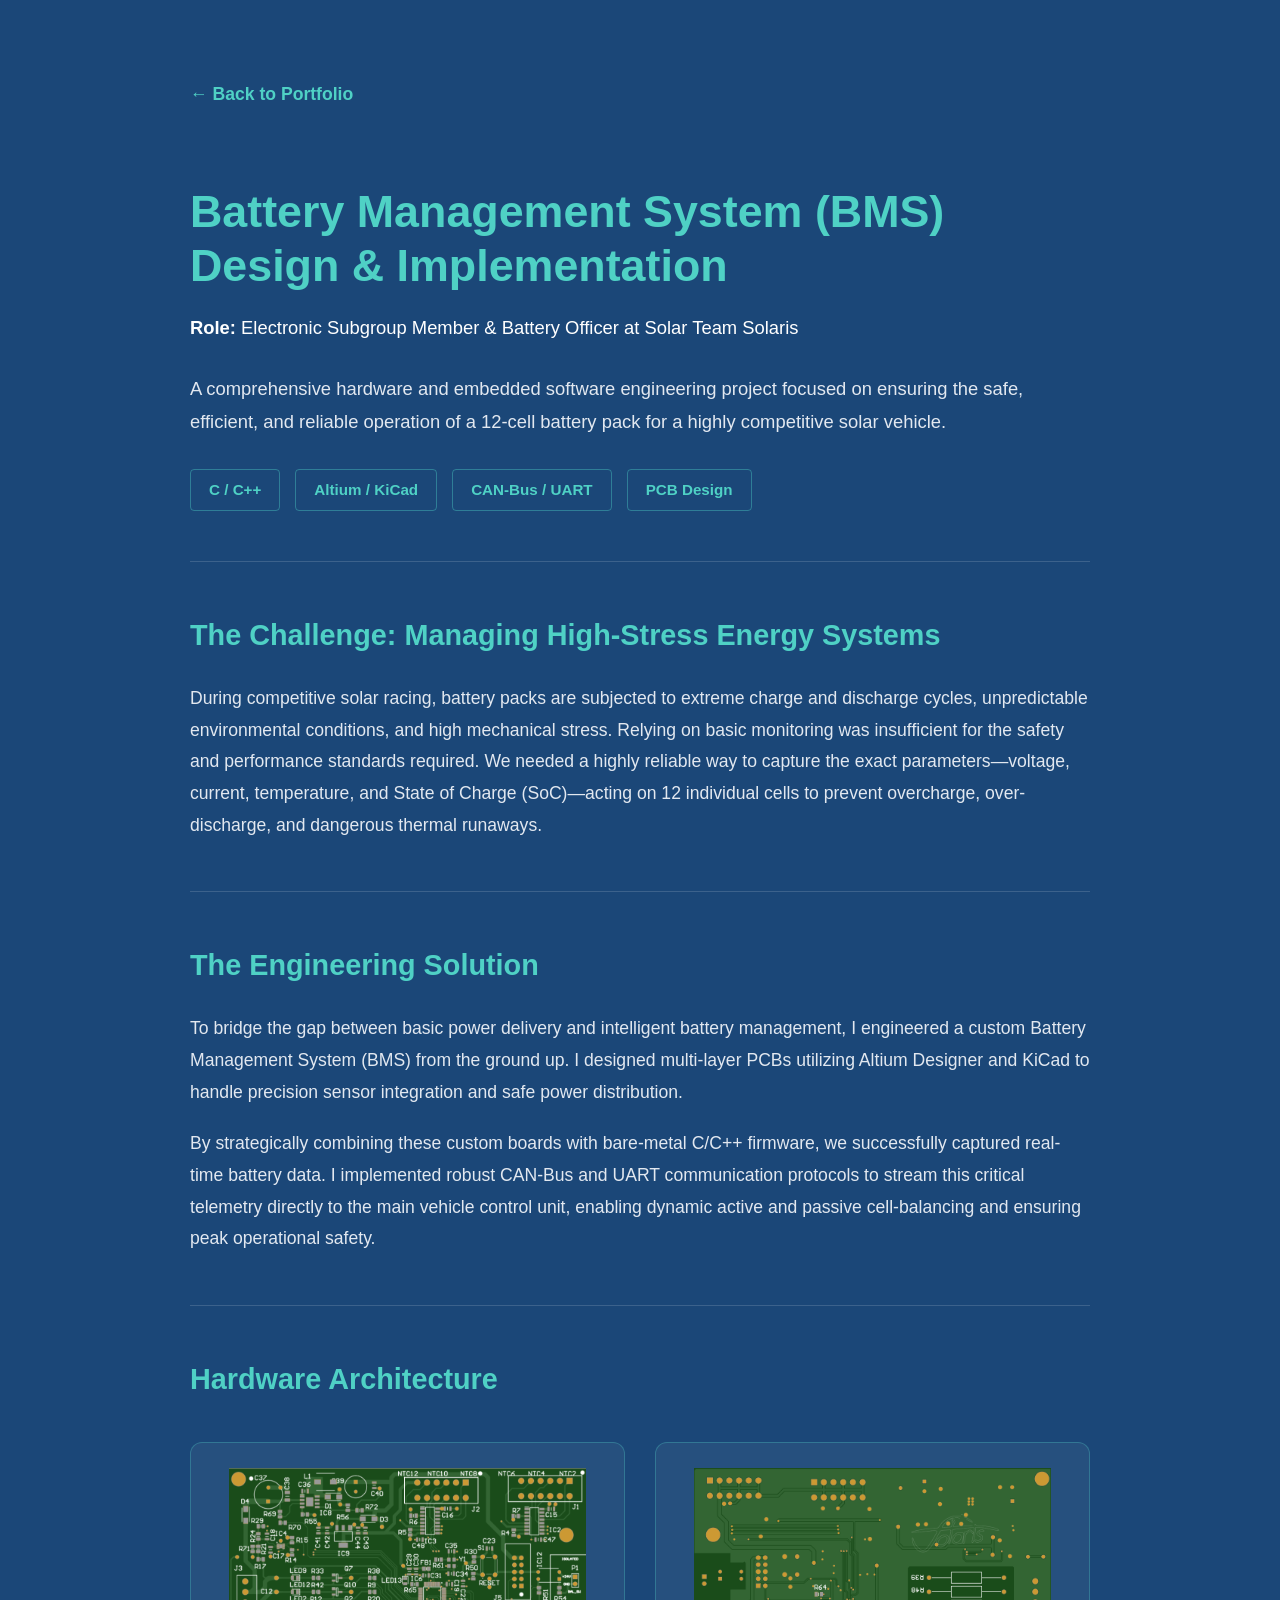
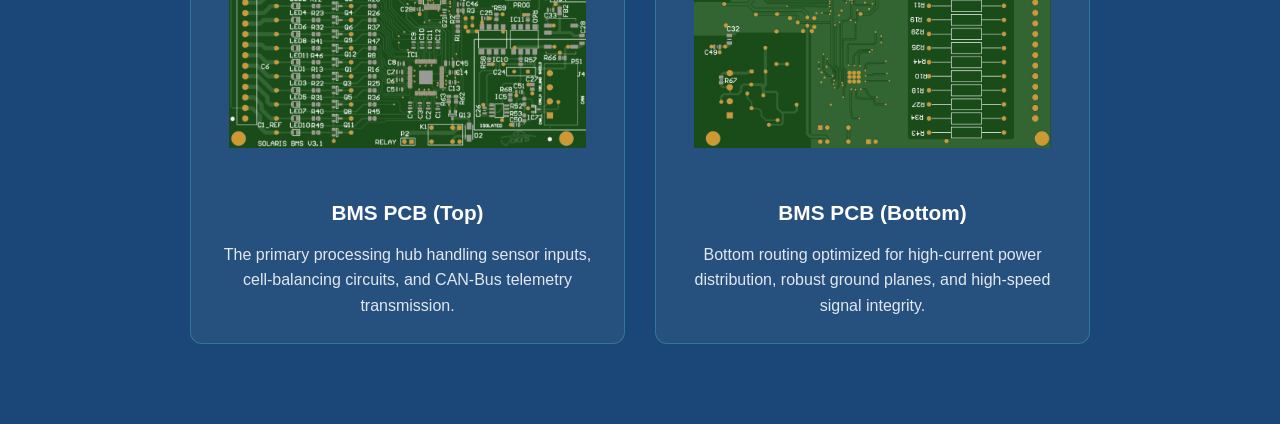
==== bms-project/bms.html @ 97085c1c "bms project configuration" ====
<!DOCTYPE html>
<html lang="en">

<head>
    <title>Battery Management System - Berkay Aydın</title>
    <link rel="icon" href="../assets/favicon.ico" type="image/ico" sizes="16x16" />
    <meta name="description" content="Battery Management System Project by Berkay Aydın" />
    <meta name="theme-color" content="#1b4778" />
    <meta name="viewport" content="width=device-width, initial-scale=1.0">
    
    <link href="https://unpkg.com/aos@2.3.1/dist/aos.css" rel="stylesheet">
    
    <style>
        /* Base Styles */
        body {
            background-color: #1b4778; 
            color: #ffffff;
            font-family: 'Segoe UI', Tahoma, Geneva, Verdana, sans-serif;
            margin: 0;
            padding: 0;
            line-height: 1.6;
        }

        .project-container {
            max-width: 900px;
            margin: 80px auto 80px auto;
            padding: 0 30px;
            text-align: left;
        }

        .back-link {
            display: inline-block;
            margin-bottom: 40px;
            color: #4fd1c5;
            text-decoration: none;
            font-weight: bold;
            font-size: 1.1rem;
            transition: color 0.3s ease;
        }

        .back-link:hover {
            color: #ffffff;
        }

        /* Typography */
        .project-main-title {
            color: #4fd1c5;
            font-size: 2.8rem;
            font-weight: bold;
            margin-bottom: 20px;
            line-height: 1.2;
        }

        .project-role {
            font-size: 1.15rem;
            margin-bottom: 30px;
        }

        .project-role strong {
            font-weight: bold;
            color: #ffffff;
        }

        .project-summary {
            font-size: 1.15rem;
            line-height: 1.8;
            margin-bottom: 30px;
            color: #e2e8f0;
        }

        .project-divider {
            border: 0;
            border-top: 1px solid rgba(255, 255, 255, 0.15);
            margin: 50px 0;
        }

        .project-sub-heading {
            color: #4fd1c5;
            font-size: 1.8rem;
            font-weight: bold;
            margin-bottom: 25px;
        }

        .project-text {
            font-size: 1.1rem;
            line-height: 1.8;
            margin-bottom: 20px;
            color: #e2e8f0;
        }

        /* Tech Stack Badges */
        .tech-stack {
            display: flex;
            gap: 15px;
            flex-wrap: wrap;
            margin: 30px 0 20px 0;
        }

        .tech-badge {
            background-color: transparent;
            color: #4fd1c5;
            padding: 8px 18px;
            border-radius: 4px;
            font-size: 0.95rem;
            font-weight: 600;
            border: 1px solid rgba(79, 209, 197, 0.4);
            transition: background-color 0.3s ease;
        }
        
        .tech-badge:hover {
            background-color: rgba(79, 209, 197, 0.1);
        }

        /* Gallery Cards (Updated to match your screenshot) */
        .gallery {
            display: grid;
            grid-template-columns: repeat(auto-fit, minmax(320px, 1fr));
            gap: 30px;
            margin-top: 40px;
        }

        .gallery-card {
            background-color: rgba(255, 255, 255, 0.05); /* Slight highlight for the card */
            border: 1px solid rgba(79, 209, 197, 0.3); /* Teal border */
            border-radius: 12px;
            padding: 25px;
            text-align: center;
            transition: transform 0.3s ease, box-shadow 0.3s ease;
        }

        .gallery-card:hover {
            transform: translateY(-5px);
            box-shadow: 0 10px 20px rgba(0, 0, 0, 0.2);
            border-color: rgba(79, 209, 197, 0.6);
        }

        .gallery-card img {
            width: 100%;
            height: 280px;
            object-fit: contain; /* Keeps the whole PCB visible without cropping */
            border-radius: 8px;
            margin-bottom: 20px;
        }

        .gallery-card h3 {
            color: #ffffff;
            font-size: 1.3rem;
            margin-bottom: 12px;
            font-weight: bold;
        }

        .gallery-card p {
            color: #e2e8f0;
            font-size: 1rem;
            line-height: 1.6;
            margin: 0;
        }

        /* Responsive Design */
        @media (max-width: 768px) {
            .project-main-title { font-size: 2.2rem; }
            .project-sub-heading { font-size: 1.5rem; }
            .project-container { margin-top: 40px; padding: 0 20px; }
            .gallery { grid-template-columns: 1fr; }
        }
    </style>
</head>

<body>
    <main>
        <section class="project-container">
            <a href="../index.html#portfolio" class="back-link" data-aos="fade-right">← Back to Portfolio</a>

            <h1 class="project-main-title" data-aos="fade-up">Battery Management System (BMS) Design & Implementation</h1>
            
            <div class="project-role" data-aos="fade-up">
                <strong>Role:</strong> Electronic Subgroup Member & Battery Officer at Solar Team Solaris
            </div>

            <p class="project-summary" data-aos="fade-up">
                A comprehensive hardware and embedded software engineering project focused on ensuring the safe, efficient, and reliable operation of a 12-cell battery pack for a highly competitive solar vehicle.
            </p>

            <div class="tech-stack" data-aos="fade-up">
                <span class="tech-badge">C / C++</span>
                <span class="tech-badge">Altium / KiCad</span>
                <span class="tech-badge">CAN-Bus / UART</span>
                <span class="tech-badge">PCB Design</span>
            </div>

            <hr class="project-divider" data-aos="fade-up">

            <h2 class="project-sub-heading" data-aos="fade-up">The Challenge: Managing High-Stress Energy Systems</h2>
            <p class="project-text" data-aos="fade-up">
                During competitive solar racing, battery packs are subjected to extreme charge and discharge cycles, unpredictable environmental conditions, and high mechanical stress. Relying on basic monitoring was insufficient for the safety and performance standards required. We needed a highly reliable way to capture the exact parameters—voltage, current, temperature, and State of Charge (SoC)—acting on 12 individual cells to prevent overcharge, over-discharge, and dangerous thermal runaways.
            </p>

            <hr class="project-divider" data-aos="fade-up">

            <h2 class="project-sub-heading" data-aos="fade-up">The Engineering Solution</h2>
            <p class="project-text" data-aos="fade-up">
                To bridge the gap between basic power delivery and intelligent battery management, I engineered a custom Battery Management System (BMS) from the ground up. I designed multi-layer PCBs utilizing Altium Designer and KiCad to handle precision sensor integration and safe power distribution.
            </p>
            <p class="project-text" data-aos="fade-up">
                By strategically combining these custom boards with bare-metal C/C++ firmware, we successfully captured real-time battery data. I implemented robust CAN-Bus and UART communication protocols to stream this critical telemetry directly to the main vehicle control unit, enabling dynamic active and passive cell-balancing and ensuring peak operational safety.
            </p>

            <hr class="project-divider" data-aos="fade-up">

            <h2 class="project-sub-heading" data-aos="fade-up">Hardware Architecture</h2>
            
            <div class="gallery" data-aos="fade-up">
                <div class="gallery-card">
                    <img src="bmsTop.png" alt="BMS PCB Top View" onerror="this.src='https://placehold.co/600x400/14355c/4fd1c5?text=BMS+Top'">
                    <h3>BMS PCB (Top)</h3>
                    <p>The primary processing hub handling sensor inputs, cell-balancing circuits, and CAN-Bus telemetry transmission.</p>
                </div>
                
                <div class="gallery-card">
                    <img src="bmsBottom.png" alt="BMS PCB Bottom View" onerror="this.src='https://placehold.co/600x400/14355c/4fd1c5?text=BMS+Bottom'">
                    <h3>BMS PCB (Bottom)</h3>
                    <p>Bottom routing optimized for high-current power distribution, robust ground planes, and high-speed signal integrity.</p>
                </div>
            </div>

        </section>
    </main>

    <script src="https://unpkg.com/aos@next/dist/aos.js"></script>
    <script>       
        AOS.init({
            once: true,
            delay: 50,
            duration: 800
        });
    </script>
</body>
</html>
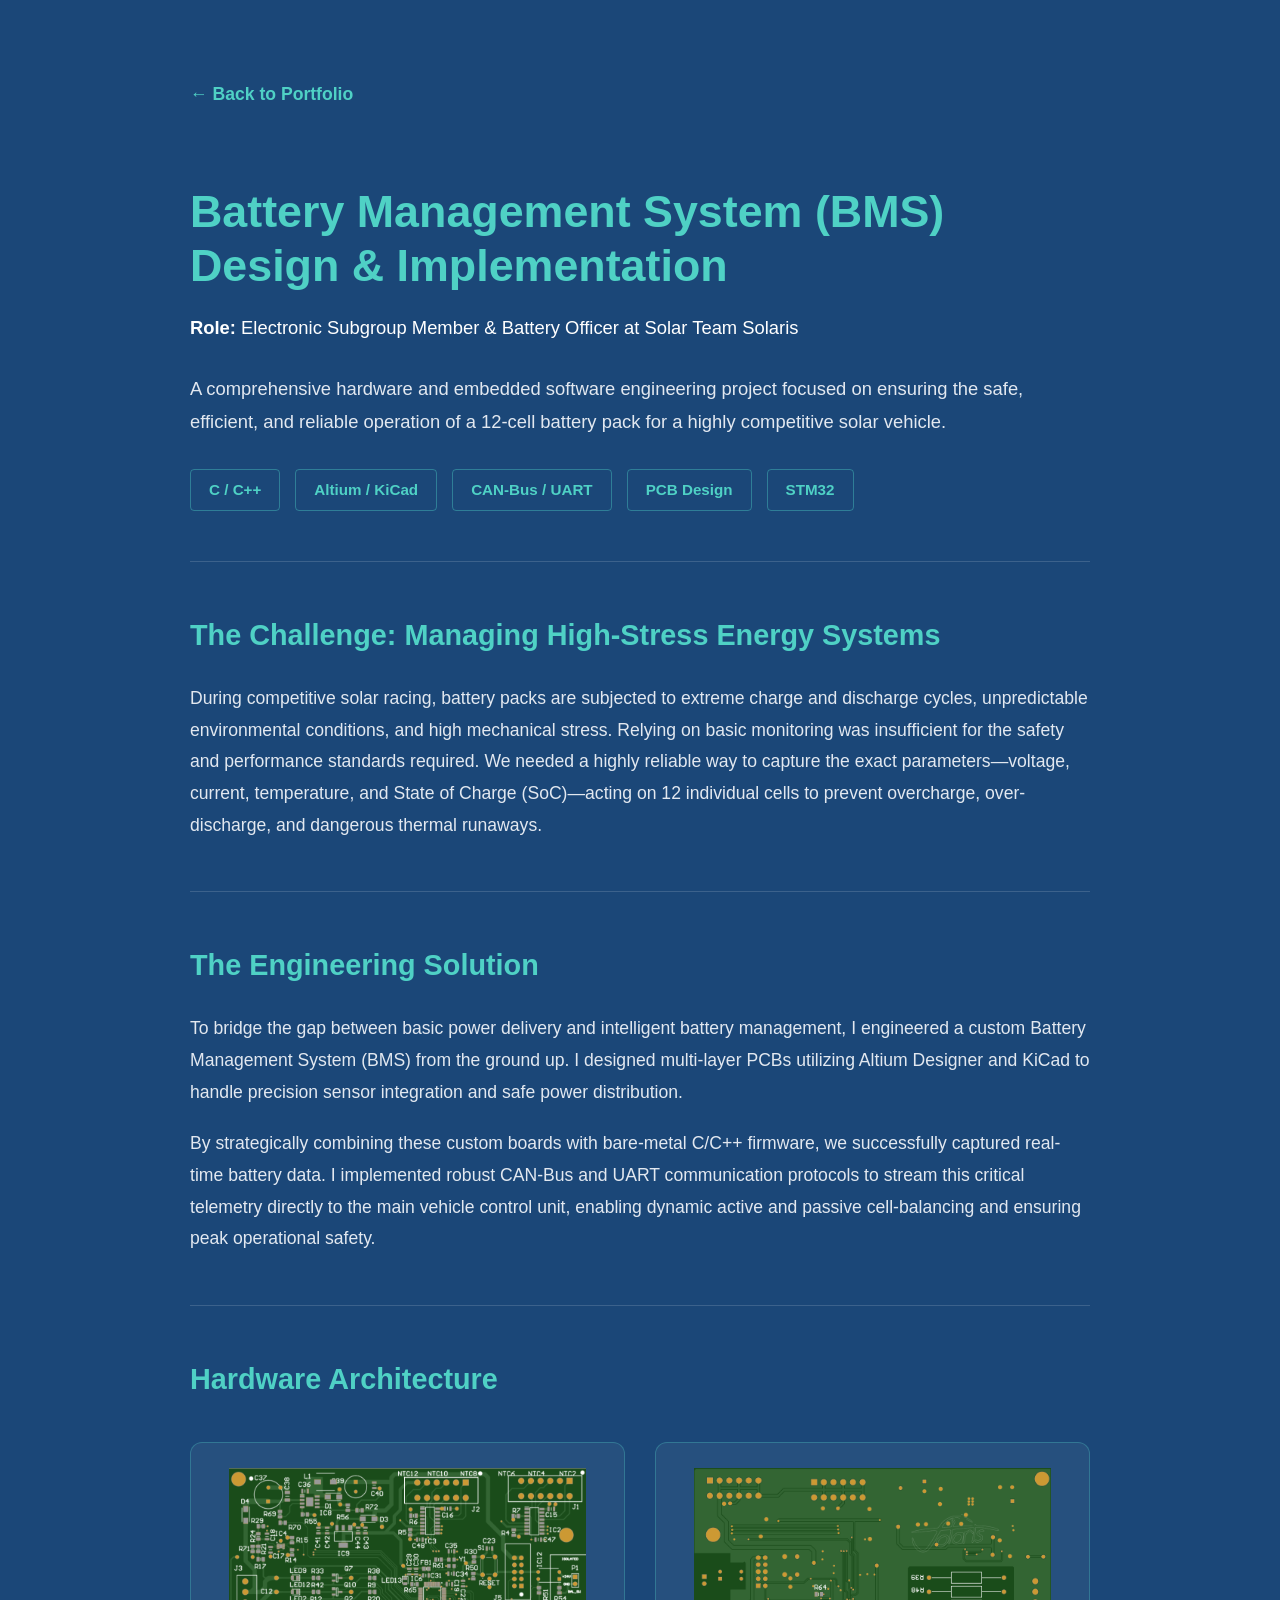
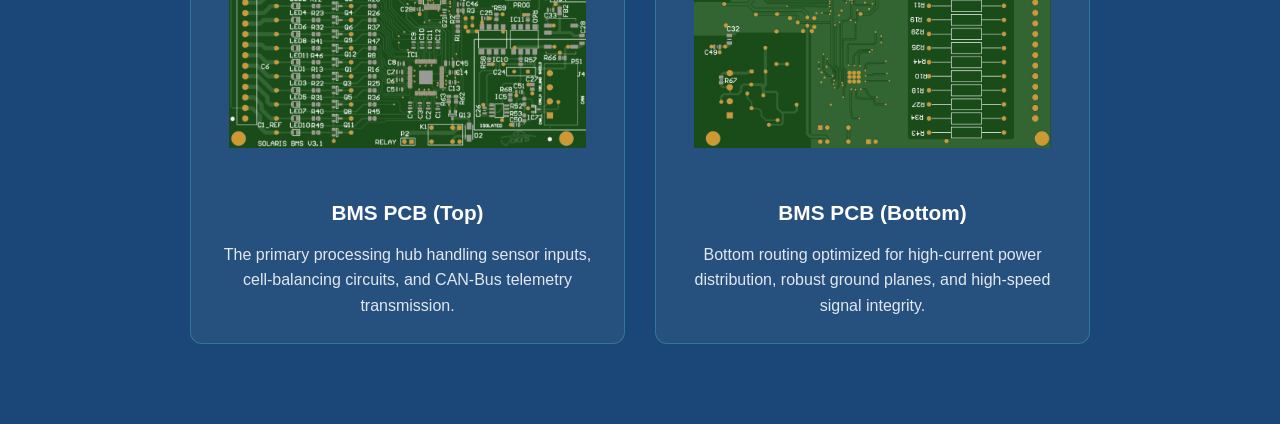
==== commit f0d1832d: "certification update" ====
--- a/bms-project/bms.html
+++ b/bms-project/bms.html
@@ -186,6 +186,7 @@
                 <span class="tech-badge">Altium / KiCad</span>
                 <span class="tech-badge">CAN-Bus / UART</span>
                 <span class="tech-badge">PCB Design</span>
+                <span class="tech-badge">STM32</span>
             </div>
 
             <hr class="project-divider" data-aos="fade-up">
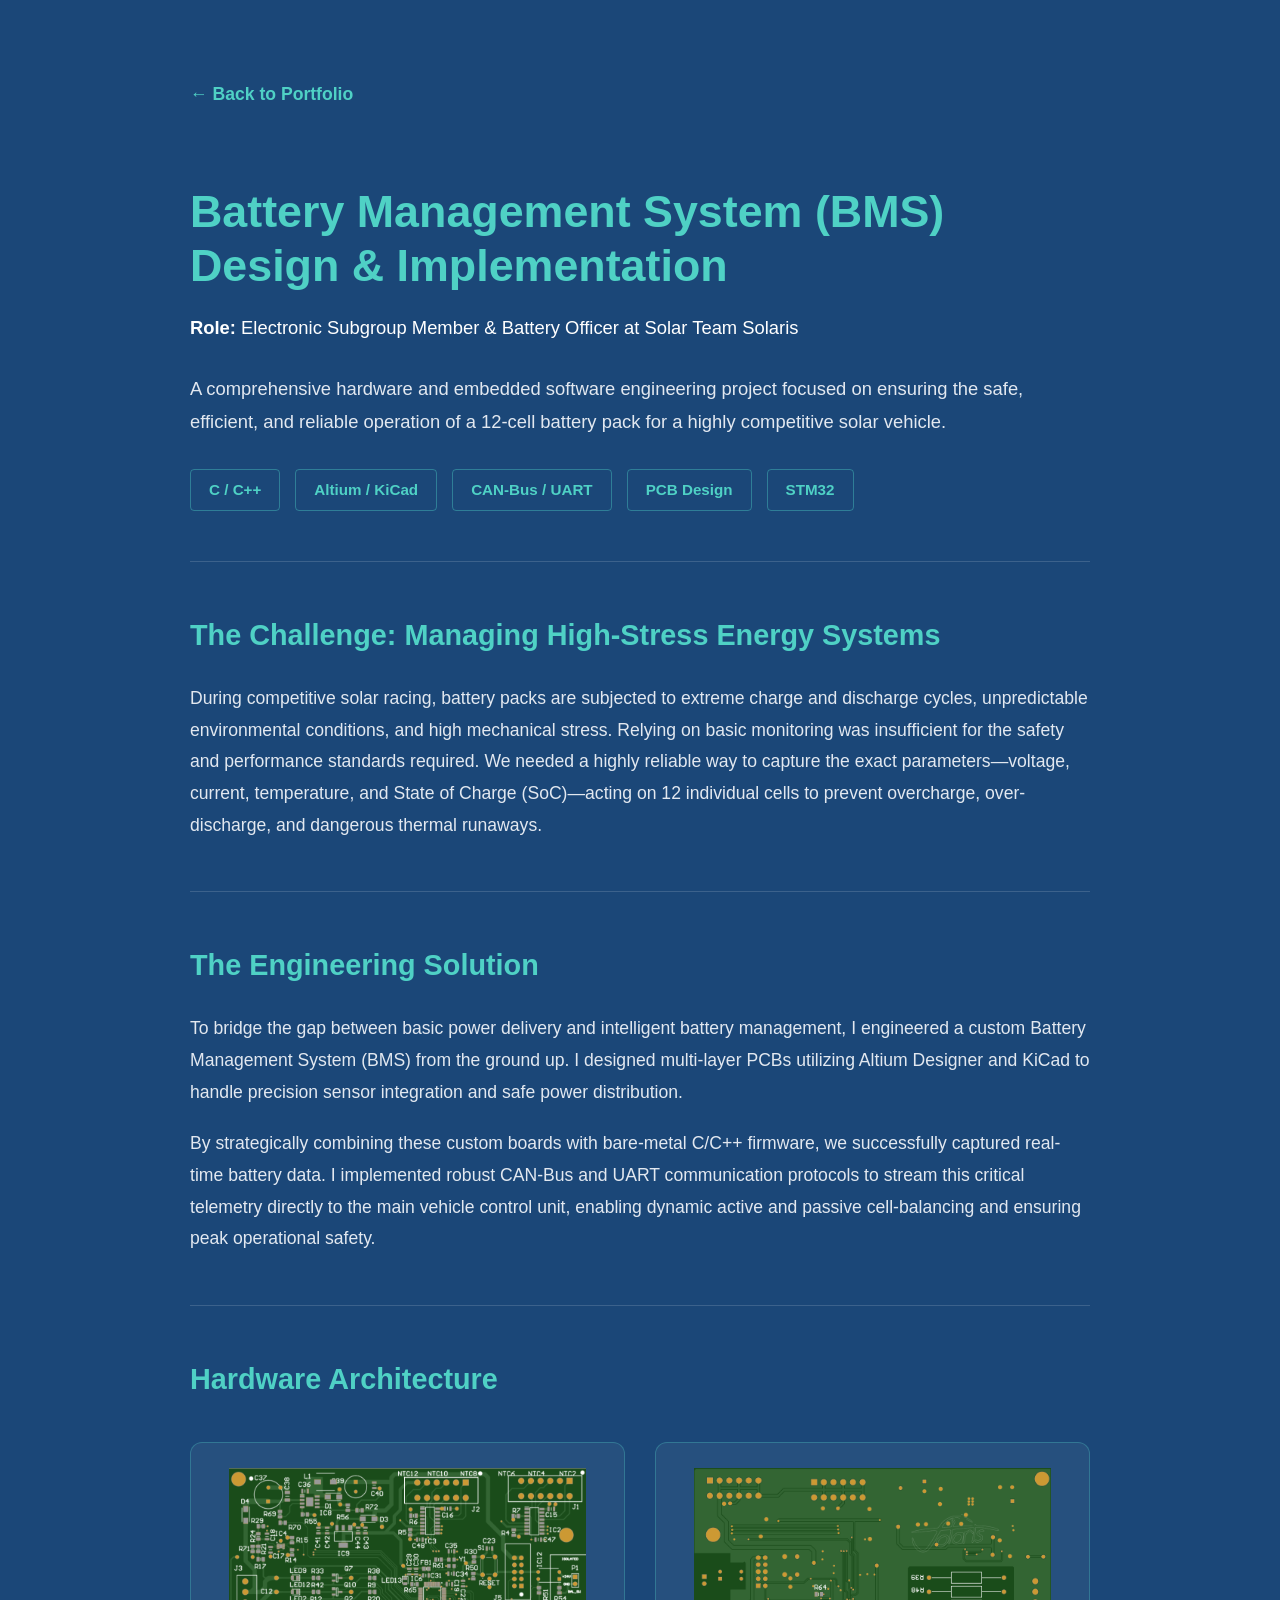
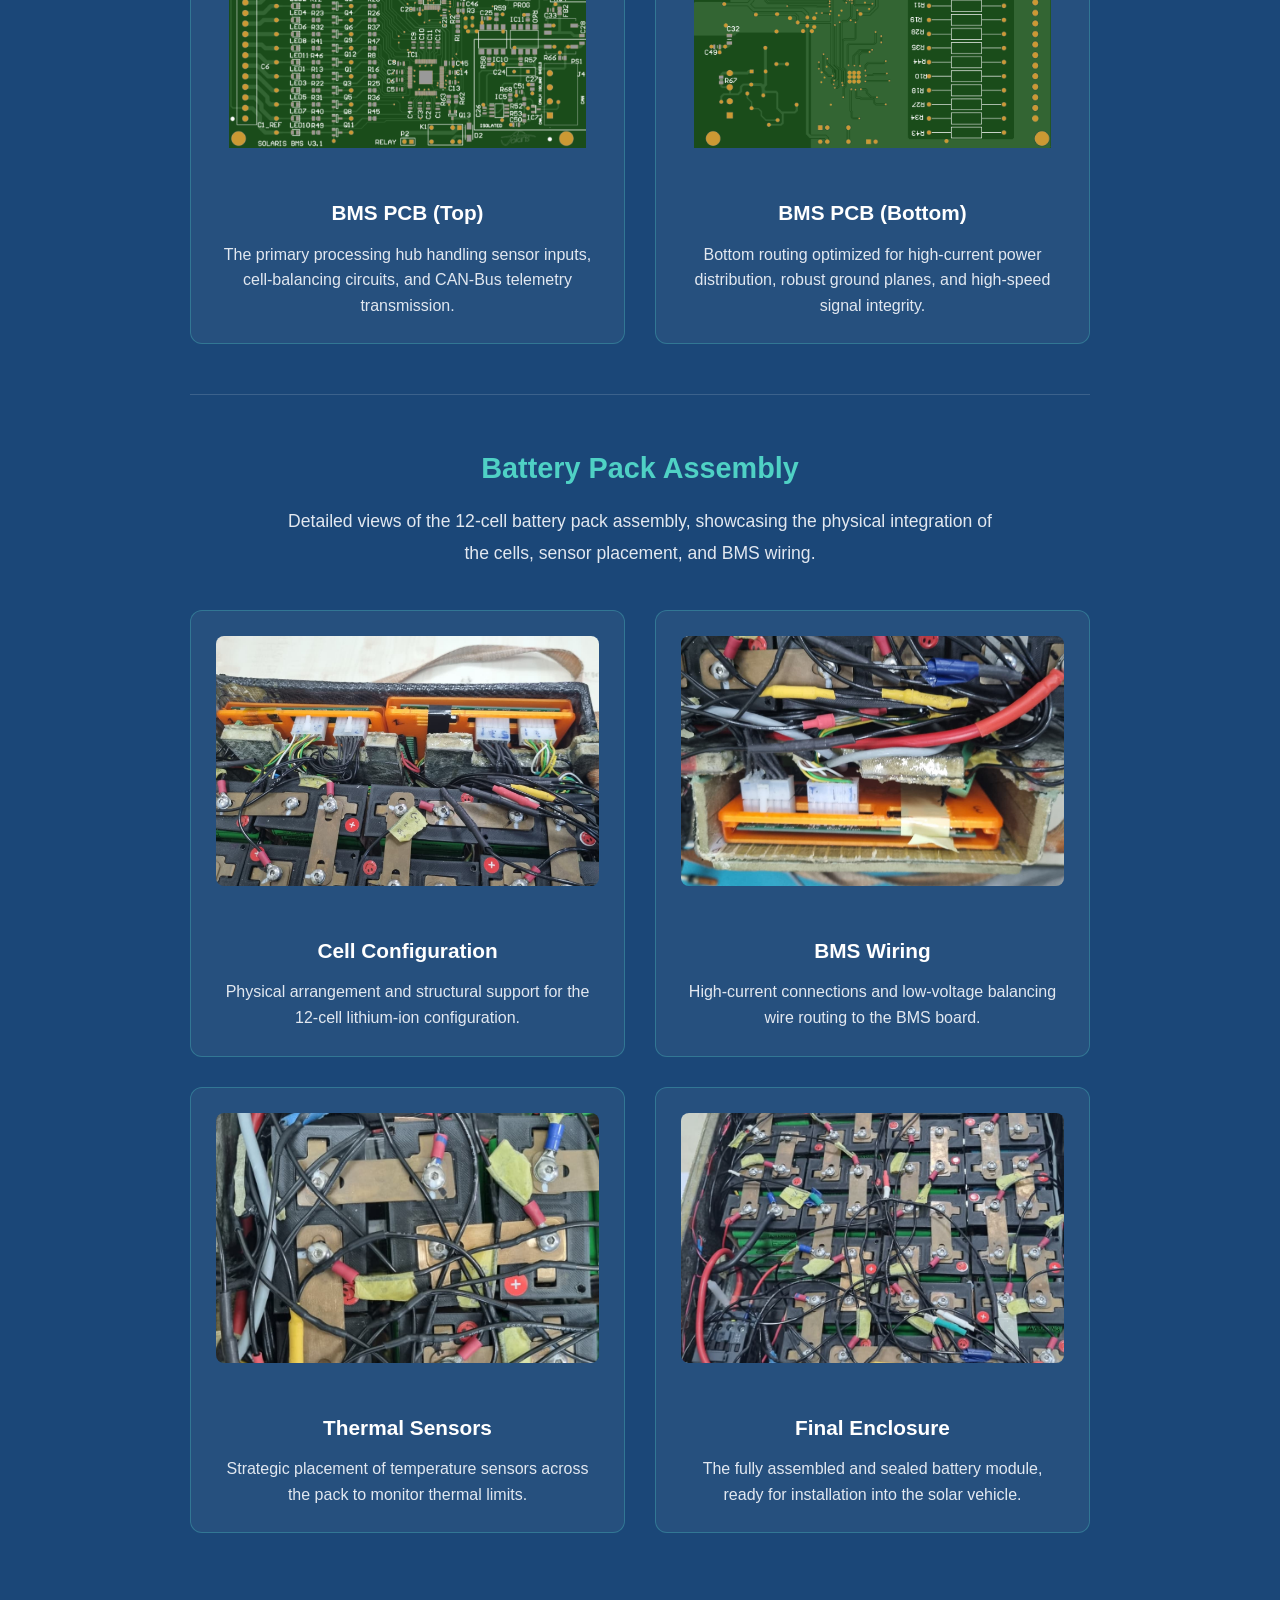
==== commit 4cc72779: "confiigure the all the projects" ====
--- a/bms-project/bms.html
+++ b/bms-project/bms.html
@@ -224,7 +224,54 @@
                 </div>
             </div>
 
+
+            <!-- BATTERY PACK SECTION BAŞLANGICI -->
+            <hr class="project-divider" data-aos="fade-up">
+
+            <!-- Başlık ve Açıklama -->
+            <div style="text-align: center; margin-bottom: 40px;">
+                <h2 class="project-sub-heading" style="margin-bottom: 15px;" data-aos="fade-up">Battery Pack Assembly</h2>
+                <p class="project-text" style="margin: 0 auto; max-width: 720px;" data-aos="fade-up">
+                    Detailed views of the 12-cell battery pack assembly, showcasing the physical integration of the cells, sensor placement, and BMS wiring.
+                </p>
+            </div>
+            
+            <!-- 2x2 Kart Görünümü -->
+            <div class="gallery" style="display: grid; grid-template-columns: repeat(2, 1fr); gap: 30px; margin-top: 0;" data-aos="fade-up">
+                
+                <!-- Resim 1 (Sol Üst) -->
+                <div class="gallery-card">
+                    <img src="bmsConnection.jpg" alt="Battery Pack View 1" style="width: 100%; height: 250px; object-fit: cover; border-radius: 8px; margin-bottom: 20px;" onerror="this.src='https://placehold.co/600x400/14355c/4fd1c5?text=Pack+Image+1'">
+                    <h3>Cell Configuration</h3>
+                    <p>Physical arrangement and structural support for the 12-cell lithium-ion configuration.</p>
+                </div>
+                
+                <!-- Resim 2 (Sağ Üst) -->
+                <div class="gallery-card">
+                    <img src="bms_section.jpg" alt="Battery Pack View 2" style="width: 100%; height: 250px; object-fit: cover; border-radius: 8px; margin-bottom: 20px;" onerror="this.src='https://placehold.co/600x400/14355c/4fd1c5?text=Pack+Image+2'">
+                    <h3>BMS Wiring</h3>
+                    <p>High-current connections and low-voltage balancing wire routing to the BMS board.</p>
+                </div>
+
+                <!-- Resim 3 (Sol Alt) -->
+                <div class="gallery-card">
+                    <img src="batterypack_role.jpg" alt="Battery Pack View 3" style="width: 100%; height: 250px; object-fit: cover; border-radius: 8px; margin-bottom: 20px;" onerror="this.src='https://placehold.co/600x400/14355c/4fd1c5?text=Pack+Image+3'">
+                    <h3>Thermal Sensors</h3>
+                    <p>Strategic placement of temperature sensors across the pack to monitor thermal limits.</p>
+                </div>
+
+                <!-- Resim 4 (Sağ Alt) -->
+                <div class="gallery-card">
+                    <img src="battety_assembly.jpg" alt="Battery Pack View 4" style="width: 100%; height: 250px; object-fit: cover; border-radius: 8px; margin-bottom: 20px;" onerror="this.src='https://placehold.co/600x400/14355c/4fd1c5?text=Pack+Image+4'">
+                    <h3>Final Enclosure</h3>
+                    <p>The fully assembled and sealed battery module, ready for installation into the solar vehicle.</p>
+                </div>
+
+            </div>
+            <!-- BATTERY PACK SECTION BİTİŞİ -->
         </section>
+
+        
     </main>
 
     <script src="https://unpkg.com/aos@next/dist/aos.js"></script>
